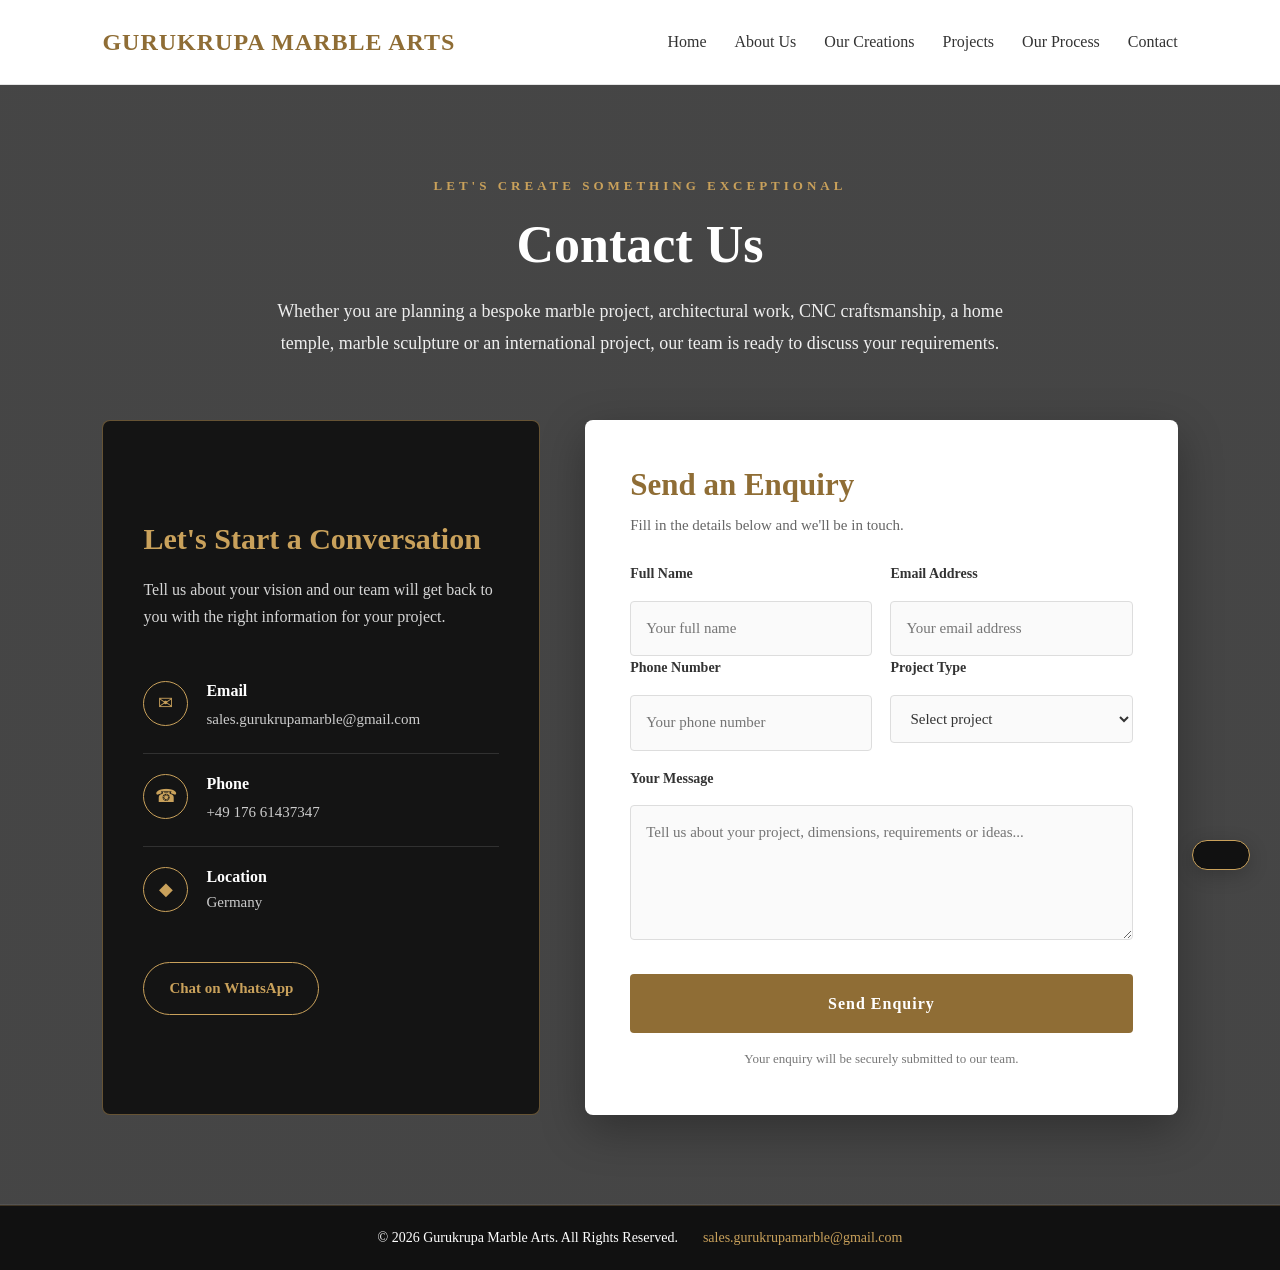
==== contact.html @ 05054f44 "Add files via upload" ====
<!DOCTYPE html> <html lang="en"> <head>
<meta charset="UTF-8">

<meta
    name="viewport"
    content="width=device-width, initial-scale=1.0"
>

<title>
    Contact Us | Gurukrupa Marble Arts
</title>

<meta
    name="description"
    content="Contact Gurukrupa Marble Arts for bespoke marble work, CNC craftsmanship, home temples, marble statues and international marble projects."
>

<meta
    name="keywords"
    content="contact Gurukrupa Marble Arts, marble work, marble temple, marble statues, CNC marble work, custom marble projects"
>

<meta
    name="author"
    content="Gurukrupa Marble Arts"
>

<!-- Open Graph -->
<meta
    property="og:title"
    content="Contact Us | Gurukrupa Marble Arts"
>

<meta
    property="og:description"
    content="Discuss your custom marble, temple, statue, CNC or international marble project with Gurukrupa Marble Arts."
>

<meta
    property="og:type"
    content="website"
>

<meta
    property="og:image"
    content="images/hero1.jpg"
>

<link
    rel="stylesheet"
    href="style.css"
>

<style>

    /* =====================================================
       CONTACT PAGE
    ===================================================== */

    .contact-page {

        background:
            linear-gradient(
                rgba(17, 17, 17, 0.78),
                rgba(17, 17, 17, 0.78)
            ),
            url("images/hero1.jpg");

        background-size: cover;
        background-position: center;
        background-repeat: no-repeat;

        min-height: calc(100vh - 85px);

        padding: 90px 8%;

        color: white;

    }

    /* =====================================================
       CONTACT INTRO
    ===================================================== */

    .contact-intro {

        text-align: center;

        max-width: 900px;

        margin: 0 auto 60px;

    }

    .contact-intro .small-title {

        color: #c9a15b;

        font-size: 13px;

        letter-spacing: 4px;

        text-transform: uppercase;

        margin-bottom: 18px;

        font-weight: bold;

    }

    .contact-intro h1 {

        color: white;

        font-size: 52px;

        line-height: 1.15;

        margin-bottom: 20px;

    }

    .contact-intro p {

        color: #eeeeee;

        font-size: 18px;

        line-height: 1.8;

        max-width: 760px;

        margin: auto;

    }

    /* =====================================================
       CONTACT WRAPPER
    ===================================================== */

    .contact-wrapper {

        width: 100%;

        max-width: 1250px;

        margin: auto;

        display: grid;

        grid-template-columns: 0.85fr 1.15fr;

        gap: 45px;

        align-items: stretch;

    }

    /* =====================================================
       CONTACT INFORMATION
    ===================================================== */

    .contact-info {

        background: rgba(17, 17, 17, 0.92);

        border: 1px solid rgba(201, 161, 91, 0.45);

        padding: 45px 40px;

        border-radius: 8px;

        display: flex;

        flex-direction: column;

        justify-content: center;

    }

    .contact-info h2 {

        color: #c9a15b;

        font-size: 30px;

        line-height: 1.3;

        margin-bottom: 18px;

    }

    .contact-info > p {

        color: #d5d5d5;

        font-size: 16px;

        line-height: 1.7;

        margin-bottom: 30px;

    }

    /* =====================================================
       CONTACT ITEMS
    ===================================================== */

    .contact-item {

        display: flex;

        align-items: flex-start;

        gap: 18px;

        padding: 20px 0;

        border-bottom: 1px solid rgba(255,255,255,0.12);

    }

    .contact-item:last-of-type {

        border-bottom: none;

    }

    .contact-icon {

        width: 45px;

        height: 45px;

        min-width: 45px;

        border: 1px solid #c9a15b;

        color: #c9a15b;

        display: flex;

        align-items: center;

        justify-content: center;

        border-radius: 50%;

        font-size: 18px;

    }

    .contact-item h3 {

        color: white;

        font-size: 16px;

        margin-bottom: 4px;

    }

    .contact-item p,

    .contact-item a {

        color: #cccccc;

        font-size: 15px;

        line-height: 1.5;

        text-decoration: none;

    }

    .contact-item a {

        transition: color 0.3s ease;

    }

    .contact-item a:hover {

        color: #c9a15b;

    }

    /* =====================================================
       WHATSAPP CONTACT BUTTON
    ===================================================== */

    .contact-whatsapp {

        display: inline-flex;

        align-items: center;

        justify-content: center;

        width: fit-content;

        margin-top: 28px;

        padding: 13px 25px;

        border: 1px solid #c9a15b;

        border-radius: 30px;

        color: #c9a15b;

        text-decoration: none;

        font-size: 15px;

        font-weight: bold;

        transition:
            background 0.3s ease,
            color 0.3s ease,
            transform 0.3s ease;

    }

    .contact-whatsapp:hover {

        background: #8f6d35;

        color: white;

        transform: translateY(-2px);

    }

    /* =====================================================
       FORM BOX
    ===================================================== */

    .contact-form-box {

        background: #ffffff;

        padding: 45px;

        border-radius: 8px;

        box-shadow:
            0 15px 45px rgba(0,0,0,0.30);

    }

    .contact-form-box h2 {

        color: #8f6d35;

        font-size: 31px;

        line-height: 1.3;

        margin-bottom: 8px;

    }

    .contact-form-box .form-subtitle {

        color: #666;

        font-size: 15px;

        line-height: 1.6;

        margin-bottom: 25px;

    }

    /* =====================================================
       FORM
    ===================================================== */

    .professional-form {

        margin: 0;

        padding: 0;

        background: transparent;

        box-shadow: none;

        max-width: none;

    }

    .form-row {

        display: grid;

        grid-template-columns: 1fr 1fr;

        gap: 18px;

    }

    .professional-form label {

        display: block;

        margin-top: 16px;

        margin-bottom: 7px;

        color: #333;

        font-size: 14px;

        font-weight: bold;

    }

    .professional-form input,

    .professional-form select,

    .professional-form textarea {

        width: 100%;

        padding: 14px 15px;

        border: 1px solid #dddddd;

        border-radius: 4px;

        background: #fafafa;

        color: #333;

        font-family: Georgia, serif;

        font-size: 15px;

        transition:
            border-color 0.3s ease,
            background 0.3s ease,
            box-shadow 0.3s ease;

    }

    .professional-form input:focus,

    .professional-form select:focus,

    .professional-form textarea:focus {

        outline: none;

        border-color: #8f6d35;

        background: white;

        box-shadow:
            0 0 0 3px rgba(143,109,53,0.10);

    }

    .professional-form textarea {

        height: 135px;

        resize: vertical;

        min-height: 110px;

    }

    /* =====================================================
       SUBMIT BUTTON
    ===================================================== */

    .professional-form button {

        width: 100%;

        margin: 25px 0 0;

        padding: 16px;

        background: #8f6d35;

        color: white;

        border: none;

        border-radius: 4px;

        font-family: Georgia, serif;

        font-size: 16px;

        font-weight: bold;

        letter-spacing: 1px;

        cursor: pointer;

        transition:
            background 0.3s ease,
            transform 0.3s ease;

    }

    .professional-form button:hover {

        background: #5e431f;

        transform: translateY(-2px);

    }

    .professional-form button:focus {

        outline: 2px solid #c9a15b;

        outline-offset: 3px;

    }

    /* =====================================================
       FORM STATUS
    ===================================================== */

    .form-note {

        margin-top: 15px;

        text-align: center;

        color: #777;

        font-size: 13px;

    }

    /* =====================================================
       CONTACT FOOTER
    ===================================================== */

    .contact-footer {

        background: #111;

        color: white;

        padding: 20px 8%;

    }

    .contact-footer-inner {

        max-width: 1250px;

        margin: auto;

        display: flex;

        justify-content: space-between;

        align-items: center;

        gap: 25px;

    }

    .contact-footer p {

        margin: 0;

        font-size: 14px;

        color: #cccccc;

    }

    .contact-footer a {

        color: #c9a15b;

        text-decoration: none;

        font-size: 14px;

        transition: color 0.3s ease;

    }

    .contact-footer a:hover {

        color: white;

    }

    /* =====================================================
       TABLET
    ===================================================== */

    @media (max-width: 950px) {

        .contact-page {

            padding: 70px 6%;

        }

        .contact-wrapper {

            grid-template-columns: 1fr;

            max-width: 750px;

        }

        .contact-intro h1 {

            font-size: 44px;

        }

    }

    /* =====================================================
       MOBILE
    ===================================================== */

    @media (max-width: 600px) {

        .contact-page {

            padding: 55px 5%;

        }

        .contact-intro {

            margin-bottom: 35px;

        }

        .contact-intro .small-title {

            font-size: 11px;

            letter-spacing: 3px;

        }

        .contact-intro h1 {

            font-size: 34px;

        }

        .contact-intro p {

            font-size: 16px;

            line-height: 1.7;

        }

        .contact-wrapper {

            gap: 25px;

        }

        .contact-info {

            padding: 30px 25px;

        }

        .contact-info h2 {

            font-size: 27px;

        }

        .contact-form-box {

            padding: 28px 20px;

        }

        .contact-form-box h2 {

            font-size: 27px;

        }

        .form-row {

            grid-template-columns: 1fr;

            gap: 0;

        }

        .contact-footer {

            padding: 18px 20px;

        }

        .contact-footer-inner {

            flex-direction: column;

            text-align: center;

            gap: 8px;

        }

    }

</style>

</head> <body> <!-- ===================================================== NAVIGATION ===================================================== --> <nav>
<div class="logo">
    GURUKRUPA MARBLE ARTS
</div>

<div class="nav-links">

    <a href="index.html">
        Home
    </a>

    <a href="about.html">
        About Us
    </a>

    <a href="products.html">
        Our Creations
    </a>

    <a href="gallery.html">
        Projects
    </a>

    <a href="index.html#process">
        Our Process
    </a>

    <a href="contact.html" aria-current="page">
        Contact
    </a>

</div>

</nav> <!-- ===================================================== CONTACT PAGE ===================================================== --> <main class="contact-page">
<!-- =================================================
     INTRO
================================================= -->

<div class="contact-intro">

    <div class="small-title">
        Let's Create Something Exceptional
    </div>

    <h1>
        Contact Us
    </h1>

    <p>
        Whether you are planning a bespoke marble project,
        architectural work, CNC craftsmanship, a home temple,
        marble sculpture or an international project, our
        team is ready to discuss your requirements.
    </p>

</div>

<!-- =================================================
     CONTACT CONTENT
================================================= -->

<div class="contact-wrapper">

    <!-- =============================================
         INFORMATION
    ============================================== -->

    <div class="contact-info">

        <h2>
            Let's Start a Conversation
        </h2>

        <p>
            Tell us about your vision and our team will
            get back to you with the right information
            for your project.
        </p>

        <!-- EMAIL -->

        <div class="contact-item">

            <div
                class="contact-icon"
                aria-hidden="true"
            >
                ✉
            </div>

            <div>

                <h3>
                    Email
                </h3>

                <a
                    href="mailto:sales.gurukrupamarble@gmail.com"
                >
                    sales.gurukrupamarble@gmail.com
                </a>

            </div>

        </div>

        <!-- PHONE -->

        <div class="contact-item">

            <div
                class="contact-icon"
                aria-hidden="true"
            >
                ☎
            </div>

            <div>

                <h3>
                    Phone
                </h3>

                <a
                    href="tel:+4917661437347"
                >
                    +49 176 61437347
                </a>

            </div>

        </div>

        <!-- LOCATION -->

        <div class="contact-item">

            <div
                class="contact-icon"
                aria-hidden="true"
            >
                ◆
            </div>

            <div>

                <h3>
                    Location
                </h3>

                <p>
                    Germany
                </p>

            </div>

        </div>

        <!-- WHATSAPP -->

        <a
            href="https://wa.me/4917661437347"
            class="contact-whatsapp"
            target="_blank"
            rel="noopener noreferrer"
            aria-label="Chat with Gurukrupa Marble Arts on WhatsApp"
        >
            Chat on WhatsApp
        </a>

    </div>

    <!-- =============================================
         FORM
    ============================================== -->

    <div class="contact-form-box">

        <h2>
            Send an Enquiry
        </h2>

        <p class="form-subtitle">
            Fill in the details below and we'll be in touch.
        </p>

        <form
            class="professional-form"
            action="https://formspree.io/f/myegvyzp"
            method="POST"
        >

            <!-- NAME + EMAIL -->

            <div class="form-row">

                <div>

                    <label for="name">
                        Full Name
                    </label>

                    <input
                        type="text"
                        id="name"
                        name="name"
                        placeholder="Your full name"
                        autocomplete="name"
                        required
                    >

                </div>

                <div>

                    <label for="email">
                        Email Address
                    </label>

                    <input
                        type="email"
                        id="email"
                        name="email"
                        placeholder="Your email address"
                        autocomplete="email"
                        required
                    >

                </div>

            </div>

            <!-- PHONE + PROJECT -->

            <div class="form-row">

                <div>

                    <label for="phone">
                        Phone Number
                    </label>

                    <input
                        type="tel"
                        id="phone"
                        name="phone"
                        placeholder="Your phone number"
                        autocomplete="tel"
                    >

                </div>

                <div>

                    <label for="project">
                        Project Type
                    </label>

                    <select
                        id="project"
                        name="project"
                        required
                    >

                        <option value="">
                            Select project
                        </option>

                        <option value="Marble Work">
                            Marble Work
                        </option>

                        <option value="CNC Work">
                            CNC Work
                        </option>

                        <option value="Home Temple">
                            Home Temple
                        </option>

                        <option value="Marble Statue or Murti">
                            Marble Statue / Murti
                        </option>

                        <option value="International Project">
                            International Project
                        </option>

                        <option value="Custom Marble Article">
                            Custom Marble Article
                        </option>

                        <option value="Other">
                            Other
                        </option>

                    </select>

                </div>

            </div>

            <!-- MESSAGE -->

            <label for="message">
                Your Message
            </label>

            <textarea
                id="message"
                name="message"
                placeholder="Tell us about your project, dimensions, requirements or ideas..."
                required
            ></textarea>

            <!-- SUBJECT -->

            <input
                type="hidden"
                name="_subject"
                value="New Enquiry | Gurukrupa Marble Arts"
            >

            <!-- SUBMIT -->

            <button type="submit">
                Send Enquiry
            </button>

            <p class="form-note">
                Your enquiry will be securely submitted to our team.
            </p>

        </form>

    </div>

</div>

</main> <!-- ===================================================== FOOTER ===================================================== --> <footer class="contact-footer">
<div class="contact-footer-inner">

    <p>
        © 2026 Gurukrupa Marble Arts.
        All Rights Reserved.
    </p>

    <a
        href="mailto:sales.gurukrupamarble@gmail.com"
    >
        sales.gurukrupamarble@gmail.com
    </a>

</div>

</footer> <!-- ===================================================== FLOATING WHATSAPP ===================================================== -->
<a
href="https://wa.me/4917661437347"
class="whatsapp"
target="_blank"
rel="noopener noreferrer"
aria-label="Chat with Gurukrupa Marble Arts on WhatsApp"
Discuss Your Project

</a> </body> </html>
---- style.css ----
/* =====================================================
   GLOBAL RESET
===================================================== */

* {
    margin: 0;
    padding: 0;
    box-sizing: border-box;
}

html {
    scroll-behavior: smooth;
}

body {
    font-family: Georgia, "Times New Roman", serif;
    color: #333;
    line-height: 1.7;
    background: #fff;
    overflow-x: hidden;
}

img {
    max-width: 100%;
    display: block;
}

a {
    color: inherit;
}

button,
input,
select,
textarea {
    font: inherit;
}


/* =====================================================
   NAVIGATION
===================================================== */

nav {
    background: #fff;
    min-height: 85px;

    display: flex;
    justify-content: space-between;
    align-items: center;

    padding: 18px 8%;

    border-bottom: 1px solid #e5e5e5;

    gap: 30px;

    position: relative;
    z-index: 100;
}

.logo {
    font-size: 24px;
    color: #8f6d35;
    font-weight: bold;
    letter-spacing: 1px;
    white-space: nowrap;
}

.nav-links {
    display: flex;
    gap: 28px;
    align-items: center;
    justify-content: flex-end;
    flex-wrap: wrap;
}

.nav-links a {
    text-decoration: none;
    color: #333;
    font-size: 16px;

    padding: 5px 0;

    transition:
        color 0.3s ease,
        border-color 0.3s ease;
}

.nav-links a:hover,
.nav-links a:focus {
    color: #8f6d35;
}

.nav-links a:focus-visible {
    outline: 2px solid #c9a15b;
    outline-offset: 4px;
}


/* =====================================================
   GENERAL SECTIONS
===================================================== */

section {
    padding: 80px 10%;
    text-align: center;
}

h1 {
    color: #8f6d35;

    font-size: 45px;
    line-height: 1.2;

    margin-bottom: 25px;
}

h2 {
    color: #8f6d35;

    font-size: 36px;
    line-height: 1.25;

    margin-bottom: 30px;
}

h3 {
    line-height: 1.3;
}

p {
    font-size: 18px;
}

section > p {
    max-width: 950px;

    margin-left: auto;
    margin-right: auto;
}


/* =====================================================
   HERO
===================================================== */

.hero {
    min-height: calc(100vh - 85px);

    display: flex;
    flex-direction: column;

    justify-content: center;
    align-items: center;

    text-align: center;

    background-image: url("images/hero1.jpg");
    background-size: cover;
    background-position: center;
    background-repeat: no-repeat;

    position: relative;

    color: #fff;

    padding: 80px 8%;
}

.hero::before {
    content: "";

    position: absolute;

    inset: 0;

    background:
        linear-gradient(
            rgba(0, 0, 0, 0.60),
            rgba(0, 0, 0, 0.60)
        );
}

.hero h1,
.hero p,
.hero a,
.hero div {
    position: relative;
    z-index: 1;
}

.hero h1 {
    color: #fff;

    font-size: 55px;

    max-width: 950px;

    margin-bottom: 20px;
}

.hero p {
    color: #fff;

    max-width: 800px;

    margin: 15px auto;

    font-size: 20px;
}


/* =====================================================
   BUTTONS
===================================================== */

button {
    background: #8f6d35;

    color: #fff;

    border: none;

    padding: 15px 35px;

    margin: 10px;

    cursor: pointer;

    font-size: 16px;

    border-radius: 3px;

    transition:
        background 0.3s ease,
        color 0.3s ease,
        transform 0.3s ease,
        box-shadow 0.3s ease;
}

button:hover {
    background: #5e431f;

    transform: translateY(-2px);

    box-shadow:
        0 7px 18px rgba(0, 0, 0, 0.18);
}

button:focus-visible {
    outline: 2px solid #c9a15b;
    outline-offset: 3px;
}


/* =====================================================
   GENERAL CARDS
===================================================== */

.cards {
    display: flex;

    justify-content: center;

    gap: 30px;

    flex-wrap: wrap;
}

.card {
    width: 300px;

    min-height: 250px;

    background: #fff;

    padding: 35px;

    border-radius: 8px;

    box-shadow:
        0 8px 25px rgba(0, 0, 0, 0.12);

    overflow: hidden;

    transition:
        transform 0.3s ease,
        box-shadow 0.3s ease;
}

.card:hover {
    transform: translateY(-4px);

    box-shadow:
        0 12px 30px rgba(0, 0, 0, 0.16);
}

.card h3 {
    color: #8f6d35;

    font-size: 24px;

    margin-bottom: 15px;
}

.card p {
    font-size: 17px;
}

.card img {
    width: 100%;

    height: 220px;

    object-fit: cover;

    border-radius: 8px;

    margin-bottom: 20px;
}


/* =====================================================
   PROCESS
===================================================== */

.process {
    background: #f5f1ea;
}


/* =====================================================
   FACTORY / TECHNOLOGY
===================================================== */

.factory {
    background: #faf8f3;
}

.factory .cards {
    display: grid;

    grid-template-columns: repeat(4, 1fr);

    gap: 35px;

    width: 100%;

    max-width: 1400px;

    margin: 70px auto 0;
}

.factory .card {
    width: 100%;

    min-height: 280px;

    margin: 0;

    padding: 35px 28px;

    border-top: 4px solid #8f6d35;
}


/* =====================================================
   ACHIEVEMENTS
===================================================== */

.achievements {
    background: #fff;
}

.achievements .cards {
    width: 100%;

    max-width: 1400px;

    margin: 50px auto 0;

    display: grid;

    grid-template-columns: repeat(4, 1fr);

    gap: 30px;
}

.achievements .card {
    width: 100%;

    min-height: 250px;

    display: flex;

    flex-direction: column;

    justify-content: center;

    align-items: center;

    padding: 35px 25px;

    border-top: 4px solid #c9a15b;

    background: #faf8f3;
}

.achievements .card h3 {
    font-size: 42px;

    line-height: 1.15;

    color: #8f6d35;

    margin-bottom: 15px;
}

.achievements .card p {
    font-size: 17px;

    line-height: 1.5;
}


/* =====================================================
   WHY SECTION
===================================================== */

.why {
    background: #111;

    color: #fff;
}

.why h2 {
    color: #c9a15b;
}

.why p {
    color: #ddd;
}


/* =====================================================
   PROJECTS INTRO
===================================================== */

.projects-intro {
    background: #faf8f3;

    padding-top: 90px;
    padding-bottom: 70px;
}

.projects-intro h1 {
    letter-spacing: 1px;
}

.projects-intro p {
    max-width: 850px;

    margin: 12px auto;

    color: #555;
}


/* =====================================================
   PROJECT CATEGORY GRID
===================================================== */

.project-categories {
    background: #fff;
}

.category-grid {
    width: 100%;

    max-width: 1400px;

    margin: 50px auto 0;

    display: grid;

    grid-template-columns: repeat(3, 1fr);

    gap: 30px;
}

.category-card {
    display: block;

    background: #fff;

    border-radius: 10px;

    overflow: hidden;

    text-decoration: none;

    color: #333;

    box-shadow:
        0 8px 25px rgba(0, 0, 0, 0.12);

    transition:
        transform 0.35s ease,
        box-shadow 0.35s ease;
}

.category-card:hover {
    transform: translateY(-7px);

    box-shadow:
        0 16px 35px rgba(0, 0, 0, 0.18);
}

.category-card:focus-visible {
    outline: 2px solid #8f6d35;
    outline-offset: 4px;
}

.category-card img {
    width: 100%;

    height: 260px;

    object-fit: cover;

    transition: transform 0.5s ease;
}

.category-card:hover img {
    transform: scale(1.04);
}

.category-content {
    padding: 28px;
}

.category-content h3 {
    color: #8f6d35;

    font-size: 23px;

    margin-bottom: 12px;
}

.category-content p {
    font-size: 16px;

    line-height: 1.6;

    color: #555;

    margin-bottom: 18px;
}

.category-content span {
    color: #8f6d35;

    font-size: 14px;

    font-weight: bold;

    letter-spacing: 1px;
}


/* =====================================================
   INTERNATIONAL INTRO
===================================================== */

.international-intro {
    background: #faf8f3;
}

.international-intro > p {
    max-width: 950px;

    margin-left: auto;
    margin-right: auto;
}


/* =====================================================
   GALLERY
===================================================== */

.gallery {
    width: 100%;

    max-width: 1400px;

    margin: 50px auto 0;

    display: grid;

    grid-template-columns: repeat(2, minmax(0, 1fr));

    gap: 35px;
}

.gallery-card {
    background: #fff;

    border-radius: 10px;

    overflow: hidden;

    box-shadow:
        0 8px 25px rgba(0, 0, 0, 0.12);

    transition:
        transform 0.35s ease,
        box-shadow 0.35s ease;
}

.gallery-card:hover {
    transform: translateY(-6px);

    box-shadow:
        0 15px 35px rgba(0, 0, 0, 0.18);
}

.gallery-card img {
    width: 100%;

    height: 350px;

    object-fit: cover;

    cursor: pointer;

    transition:
        transform 0.4s ease,
        filter 0.3s ease;
}

.gallery-card img:hover {
    transform: scale(1.03);

    filter: brightness(0.95);
}

.gallery-card > div {
    padding: 25px;

    text-align: left;
}

.gallery-card h3 {
    color: #8f6d35;

    font-size: 24px;

    margin-bottom: 12px;
}

.gallery-card p {
    font-size: 16px;

    line-height: 1.6;

    color: #555;
}


/* =====================================================
   GALLERY FILTERS
===================================================== */

.gallery-filters {
    display: flex;

    justify-content: center;

    align-items: center;

    gap: 15px;

    flex-wrap: wrap;

    margin-bottom: 40px;
}

.filter-btn {
    background: #fff;

    color: #8f6d35;

    border: 1px solid #8f6d35;

    padding: 12px 25px;

    margin: 0;

    cursor: pointer;

    font-size: 15px;

    font-weight: bold;

    letter-spacing: 1px;

    border-radius: 3px;

    transition:
        background 0.3s ease,
        color 0.3s ease;
}

.filter-btn:hover,
.filter-btn.active {
    background: #8f6d35;

    color: #fff;
}


/* =====================================================
   LIGHTBOX
===================================================== */

.lightbox {
    display: none;

    position: fixed;

    inset: 0;

    width: 100%;
    height: 100%;

    background: rgba(0, 0, 0, 0.94);

    justify-content: center;

    align-items: center;

    z-index: 2000;

    padding: 20px;

    cursor: pointer;
}

.lightbox img {
    max-width: 90%;

    max-height: 90%;

    width: auto;
    height: auto;

    border: 3px solid #c9a15b;

    border-radius: 8px;

    object-fit: contain;

    cursor: default;
}


/* =====================================================
   CONTACT
===================================================== */

.contact {
    background: #f5f1ea;

    min-height: 70vh;
}

.contact > p {
    max-width: 850px;

    margin-left: auto;
    margin-right: auto;
}

form {
    width: 100%;

    max-width: 650px;

    margin: 40px auto;

    background: #fff;

    padding: 40px;

    text-align: left;

    border-radius: 10px;

    box-shadow:
        0 8px 25px rgba(0, 0, 0, 0.15);
}

form label {
    display: block;

    margin-top: 15px;

    font-weight: bold;

    color: #333;
}

form label:first-child {
    margin-top: 0;
}

form input,
form textarea,
form select {
    width: 100%;

    padding: 14px;

    margin-top: 8px;

    border: 1px solid #ddd;

    border-radius: 3px;

    font-family: Georgia, serif;

    font-size: 16px;

    background: #fff;

    color: #333;
}

form input:focus,
form textarea:focus,
form select:focus {
    outline: none;

    border-color: #8f6d35;

    box-shadow:
        0 0 0 3px rgba(143, 109, 53, 0.12);
}

form textarea {
    height: 140px;

    resize: vertical;
}

form button {
    margin-top: 25px;
}


/* =====================================================
   CONTACT PAGE
===================================================== */

.contact-page {
    background:
        linear-gradient(
            rgba(17, 17, 17, 0.78),
            rgba(17, 17, 17, 0.78)
        ),
        url("images/hero1.jpg");

    background-size: cover;
    background-position: center;
    background-repeat: no-repeat;

    min-height: calc(100vh - 85px);

    padding: 90px 8%;

    color: #fff;
}

.contact-intro {
    text-align: center;

    max-width: 900px;

    margin: 0 auto 60px;
}

.contact-intro .small-title {
    color: #c9a15b;

    font-size: 13px;

    letter-spacing: 4px;

    text-transform: uppercase;

    margin-bottom: 18px;

    font-weight: bold;
}

.contact-intro h1 {
    color: #fff;

    font-size: 52px;

    line-height: 1.15;

    margin-bottom: 20px;
}

.contact-intro p {
    color: #eee;

    font-size: 18px;

    line-height: 1.8;

    max-width: 760px;

    margin: auto;
}

.contact-wrapper {
    width: 100%;

    max-width: 1250px;

    margin: auto;

    display: grid;

    grid-template-columns: 0.85fr 1.15fr;

    gap: 45px;

    align-items: stretch;
}

.contact-info {
    background: rgba(17, 17, 17, 0.92);

    border: 1px solid rgba(201, 161, 91, 0.45);

    padding: 45px 40px;

    border-radius: 8px;

    display: flex;

    flex-direction: column;

    justify-content: center;
}

.contact-info h2 {
    color: #c9a15b;

    font-size: 30px;

    line-height: 1.3;

    margin-bottom: 18px;
}

.contact-info > p {
    color: #d5d5d5;

    font-size: 16px;

    line-height: 1.7;

    margin-bottom: 30px;
}

.contact-item {
    display: flex;

    align-items: flex-start;

    gap: 18px;

    padding: 20px 0;

    border-bottom: 1px solid rgba(255,255,255,0.12);
}

.contact-item:last-of-type {
    border-bottom: none;
}

.contact-icon {
    width: 45px;

    height: 45px;

    min-width: 45px;

    border: 1px solid #c9a15b;

    color: #c9a15b;

    display: flex;

    align-items: center;

    justify-content: center;

    border-radius: 50%;

    font-size: 18px;
}

.contact-item h3 {
    color: #fff;

    font-size: 16px;

    margin-bottom: 4px;
}

.contact-item p,
.contact-item a {
    color: #ccc;

    font-size: 15px;

    line-height: 1.5;

    text-decoration: none;

    word-break: break-word;
}

.contact-item a:hover,
.contact-item a:focus {
    color: #c9a15b;
}

.contact-whatsapp {
    display: inline-flex;

    align-items: center;

    justify-content: center;

    width: fit-content;

    margin-top: 28px;

    padding: 13px 25px;

    border: 1px solid #c9a15b;

    border-radius: 30px;

    color: #c9a15b;

    text-decoration: none;

    font-size: 15px;

    font-weight: bold;

    transition:
        background 0.3s ease,
        color 0.3s ease,
        transform 0.3s ease;
}

.contact-whatsapp:hover {
    background: #8f6d35;

    color: #fff;

    transform: translateY(-2px);
}

.contact-form-box {
    background: #fff;

    padding: 45px;

    border-radius: 8px;

    box-shadow:
        0 15px 45px rgba(0,0,0,0.30);
}

.contact-form-box h2 {
    color: #8f6d35;

    font-size: 31px;

    line-height: 1.3;

    margin-bottom: 8px;
}

.contact-form-box .form-subtitle {
    color: #666;

    font-size: 15px;

    line-height: 1.6;

    margin-bottom: 25px;
}

.professional-form {
    margin: 0;

    padding: 0;

    background: transparent;

    box-shadow: none;

    max-width: none;
}

.form-row {
    display: grid;

    grid-template-columns: 1fr 1fr;

    gap: 18px;
}

.professional-form label {
    display: block;

    margin-top: 16px;

    margin-bottom: 7px;

    color: #333;

    font-size: 14px;

    font-weight: bold;
}

.professional-form input,
.professional-form select,
.professional-form textarea {
    width: 100%;

    padding: 14px 15px;

    border: 1px solid #ddd;

    border-radius: 4px;

    background: #fafafa;

    color: #333;

    font-family: Georgia, serif;

    font-size: 15px;

    transition:
        border-color 0.3s ease,
        background 0.3s ease,
        box-shadow 0.3s ease;
}

.professional-form input:focus,
.professional-form select:focus,
.professional-form textarea:focus {
    outline: none;

    border-color: #8f6d35;

    background: #fff;

    box-shadow:
        0 0 0 3px rgba(143,109,53,0.10);
}

.professional-form textarea {
    height: 135px;

    resize: vertical;

    min-height: 110px;
}

.professional-form button {
    width: 100%;

    margin: 25px 0 0;

    padding: 16px;

    background: #8f6d35;

    color: #fff;

    border: none;

    border-radius: 4px;

    font-family: Georgia, serif;

    font-size: 16px;

    font-weight: bold;

    letter-spacing: 1px;

    cursor: pointer;
}

.professional-form button:hover {
    background: #5e431f;
}

.form-note {
    margin-top: 15px;

    text-align: center;

    color: #777;

    font-size: 13px;
}


/* =====================================================
   CTA
===================================================== */

.cta {
    background: #f5f1ea;
}

.cta p {
    max-width: 800px;

    margin: 0 auto 20px;
}


/* =====================================================
   FOOTER
===================================================== */

footer {
    background: #111;

    color: #fff;

    padding: 22px 8%;

    display: flex;

    justify-content: space-between;

    align-items: center;

    gap: 30px;

    border-top: 1px solid rgba(201, 161, 91, 0.25);
}

footer p {
    margin: 0;

    font-size: 14px;

    line-height: 1.5;

    color: #bdbdbd;
}

footer p:first-child {
    color: #fff;

    font-weight: 500;
}

footer a {
    color: #c9a15b;

    text-decoration: none;

    transition: color 0.3s ease;
}

footer a:hover,
footer a:focus {
    color: #fff;
}


/* =====================================================
   CONTACT FOOTER
===================================================== */

.contact-footer {
    background: #111;

    color: #fff;

    padding: 20px 8%;
}

.contact-footer-inner {
    max-width: 1250px;

    margin: auto;

    display: flex;

    justify-content: space-between;

    align-items: center;

    gap: 25px;
}

.contact-footer p {
    margin: 0;

    font-size: 14px;

    color: #ccc;
}

.contact-footer a {
    color: #c9a15b;

    text-decoration: none;

    font-size: 14px;
}

.contact-footer a:hover,
.contact-footer a:focus {
    color: #fff;
}


/* =====================================================
   WHATSAPP
===================================================== */

.whatsapp {
    position: fixed;

    right: 30px;

    bottom: 30px;

    background: #111;

    color: #c9a15b;

    padding: 14px 28px;

    border: 1px solid #c9a15b;

    border-radius: 40px;

    text-decoration: none;

    font-weight: bold;

    z-index: 1000;

    transition:
        background 0.3s ease,
        color 0.3s ease,
        transform 0.3s ease;

    box-shadow:
        0 5px 20px rgba(0, 0, 0, 0.2);
}

.whatsapp:hover,
.whatsapp:focus {
    background: #8f6d35;

    color: #fff;

    transform: translateY(-2px);
}

.whatsapp:focus-visible {
    outline: 2px solid #fff;

    outline-offset: 3px;
}


/* =====================================================
   TABLET
===================================================== */

@media (max-width: 1100px) {

    nav {
        padding: 20px 5%;
    }

    .nav-links {
        gap: 18px;
    }

    .nav-links a {
        font-size: 15px;
    }

    .hero h1 {
        font-size: 46px;
    }

    .factory .cards {
        grid-template-columns: repeat(2, 1fr);

        gap: 30px;

        margin-top: 60px;
    }

    .achievements .cards {
        grid-template-columns: repeat(2, 1fr);

        gap: 30px;
    }

    .category-grid {
        grid-template-columns: repeat(2, 1fr);

        gap: 25px;
    }

    .gallery {
        grid-template-columns: repeat(2, 1fr);

        gap: 30px;
    }

    .contact-wrapper {
        grid-template-columns: 1fr;

        max-width: 850px;
    }

    section {
        padding: 70px 7%;
    }
}


/* =====================================================
   MOBILE
===================================================== */

@media (max-width: 768px) {

    nav {
        flex-direction: column;

        min-height: auto;

        padding: 22px 20px;

        gap: 18px;

        text-align: center;
    }

    .logo {
        font-size: 21px;

        white-space: normal;
    }

    .nav-links {
        width: 100%;

        display: grid;

        grid-template-columns: repeat(2, 1fr);

        gap: 10px;

        justify-content: center;
    }

    .nav-links a {
        font-size: 15px;

        padding: 8px 4px;

        border-bottom: 1px solid #eee;
    }


    /* HERO */

    .hero {
        min-height: 80vh;

        padding: 60px 20px;
    }

    .hero h1 {
        font-size: 34px;

        line-height: 1.25;
    }

    .hero p {
        font-size: 17px;

        margin: 10px auto;

        max-width: 100%;
    }

    .hero button {
        padding: 13px 22px;

        font-size: 14px;
    }


    /* SECTIONS */

    section {
        padding: 50px 6%;
    }

    h1 {
        font-size: 34px;
    }

    h2 {
        font-size: 30px;
    }

    p {
        font-size: 17px;
    }


    /* CARDS */

    .cards {
        flex-direction: column;

        align-items: center;

        gap: 25px;
    }

    .card {
        width: 100%;

        max-width: 500px;

        min-height: auto;

        padding: 28px;
    }


    /* FACTORY */

    .factory .cards {
        grid-template-columns: 1fr;

        gap: 25px;

        margin-top: 50px;
    }

    .factory .card {
        width: 100%;

        min-height: auto;

        margin: 0;
    }


    /* CATEGORY GRID */

    .category-grid {
        grid-template-columns: 1fr;

        gap: 25px;

        margin-top: 35px;
    }

    .category-card {
        width: 100%;
    }

    .category-card img {
        height: 240px;
    }


    /* GALLERY */

    .gallery {
        grid-template-columns: 1fr;

        gap: 25px;

        margin-top: 35px;
    }

    .gallery-card {
        width: 100%;

        max-width: 600px;

        margin: 0 auto;
    }

    .gallery-card img {
        height: 300px;
    }


    /* ACHIEVEMENTS */

    .achievements .cards {
        grid-template-columns: 1fr;

        gap: 25px;

        margin-top: 40px;
    }

    .achievements .card {
        width: 100%;

        max-width: 500px;

        min-height: 220px;

        margin: 0 auto;
    }

    .achievements .card h3 {
        font-size: 38px;
    }


    /* CONTACT PAGE */

    .contact-page {
        padding: 60px 6%;
    }

    .contact-intro {
        margin-bottom: 40px;
    }

    .contact-intro h1 {
        font-size: 40px;
    }

    .contact-intro p {
        font-size: 17px;
    }

    .contact-wrapper {
        gap: 25px;
    }

    .contact-info {
        padding: 32px 25px;
    }

    .contact-form-box {
        padding: 30px 22px;
    }

    .form-row {
        grid-template-columns: 1fr;

        gap: 0;
    }


    /* LIGHTBOX */

    .lightbox {
        padding: 15px;
    }

    .lightbox img {
        max-width: 95%;

        max-height: 85%;
    }


    /* CONTACT */

    form {
        padding: 25px 20px;

        margin-top: 30px;
    }

    form input,
    form textarea,
    form select {
        font-size: 16px;
    }

    form button {
        width: 100%;

        margin-left: 0;

        margin-right: 0;
    }


    /* WHATSAPP */

    .whatsapp {
        right: 15px;

        bottom: 15px;

        padding: 12px 18px;

        font-size: 14px;
    }


    /* FOOTER */

    footer {
        padding: 20px;

        flex-direction: column;

        justify-content: center;

        text-align: center;

        gap: 6px;
    }

    footer p {
        font-size: 13px;
    }

    .contact-footer {
        padding: 18px 20px;
    }

    .contact-footer-inner {
        flex-direction: column;

        text-align: center;

        gap: 8px;
    }
}


/* =====================================================
   SMALL MOBILE
===================================================== */

@media (max-width: 480px) {

    .logo {
        font-size: 19px;
    }

    .nav-links {
        grid-template-columns: 1fr;
    }

    .nav-links a {
        padding: 7px;
    }


    /* HERO */

    .hero {
        min-height: 75vh;

        padding: 50px 15px;
    }

    .hero h1 {
        font-size: 29px;
    }

    .hero p {
        font-size: 16px;
    }

    .hero button {
        display: block;

        width: 100%;

        max-width: 280px;

        margin: 8px auto;
    }


    /* SECTIONS */

    section {
        padding: 45px 5%;
    }

    h1 {
        font-size: 30px;
    }

    h2 {
        font-size: 27px;
    }

    p {
        font-size: 16px;
    }


    /* CARDS */

    .card {
        padding: 24px 20px;
    }

    .card img {
        height: 200px;
    }


    /* CATEGORY */

    .category-card img {
        height: 210px;
    }

    .category-content {
        padding: 22px;
    }


    /* GALLERY */

    .gallery {
        gap: 20px;
    }

    .gallery-card img {
        height: 240px;
    }

    .gallery-card > div {
        padding: 20px;
    }

    .gallery-card h3 {
        font-size: 21px;
    }

    .gallery-card p {
        font-size: 15px;
    }


    /* ACHIEVEMENTS */

    .achievements .cards {
        gap: 20px;

        margin-top: 35px;
    }

    .achievements .card {
        min-height: 210px;
    }

    .achievements .card h3 {
        font-size: 34px;
    }


    /* FILTERS */

    .filter-btn {
        padding: 9px 14px;

        font-size: 12px;
    }


    /* CONTACT PAGE */

    .contact-page {
        padding: 50px 5%;
    }

    .contact-intro .small-title {
        font-size: 10px;

        letter-spacing: 2.5px;
    }

    .contact-intro h1 {
        font-size: 32px;
    }

    .contact-intro p {
        font-size: 16px;
    }

    .contact-info h2 {
        font-size: 26px;
    }

    .contact-form-box h2 {
        font-size: 26px;
    }

    .contact-form-box {
        padding: 25px 18px;
    }


    /* WHATSAPP */

    .whatsapp {
        right: 10px;

        bottom: 10px;

        padding: 11px 15px;

        font-size: 13px;
    }


    /* FOOTER */

    footer {
        padding: 18px 15px;

        gap: 5px;
    }

    footer p {
        font-size: 12px;
    }

    .contact-footer {
        padding: 18px 15px;
    }

    .contact-footer p,
    .contact-footer a {
        font-size: 12px;
    }
}


/* =====================================================
   ACCESSIBILITY / REDUCED MOTION
===================================================== */

@media (prefers-reduced-motion: reduce) {

    html {
        scroll-behavior: auto;
    }

    *,
    *::before,
    *::after {
        transition-duration: 0.01ms !important;
        animation-duration: 0.01ms !important;
        animation-iteration-count: 1 !important;
    }
}

/* ==========================================================================
   VIDEO CONTAINER STYLES
   ========================================================================== */
.video-container {
    max-width: 900px;
    margin: 30px auto;
    padding: 0 8%;
    text-align: center;
}

.video-container video {
    width: 100%;
    height: auto;
    border-radius: 6px;
    border: 1px solid #262626;
    background-color: #141414;
    box-shadow: 0 8px 20px rgba(0, 0, 0, 0.5);
}

.video-caption {
    color: #c9a15b;
    font-size: 14px;
    text-transform: uppercase;
    letter-spacing: 1px;
    margin-top: 10px;
}

/* ==========================================================================
   PORTRAIT VIDEO GRID STYLES
   ========================================================================== */
.portrait-video-section {
    padding: 40px 8%;
    max-width: 900px;
    margin: 0 auto;
}

.portrait-video-grid {
    display: grid;
    grid-template-columns: repeat(2, 1fr); /* 2 Columns side-by-side on desktop */
    gap: 30px;
    justify-content: center;
}

.portrait-video-card {
    text-align: center;
}

.portrait-video-card video {
    width: 100%;
    max-width: 340px; /* Prevents vertical video from becoming too huge */
    aspect-ratio: 9 / 16; /* Standard vertical portrait video ratio */
    object-fit: cover;
    border-radius: 6px;
    border: 1px solid #262626;
    background-color: #141414;
    box-shadow: 0 8px 20px rgba(0, 0, 0, 0.6);
    display: block;
    margin: 0 auto;
}

.portrait-video-card .video-caption {
    color: #c9a15b;
    font-size: 14px;
    text-transform: uppercase;
    letter-spacing: 1px;
    margin-top: 12px;
}

/* Responsive adjustment for Mobile Phones */
@media (max-width: 650px) {
    .portrait-video-grid {
        grid-template-columns: 1fr; /* Stack vertically on small screens */
        gap: 40px;
    }
    
    .portrait-video-card video {
        max-width: 280px; /* Compact fit on mobile screens */
    }
}
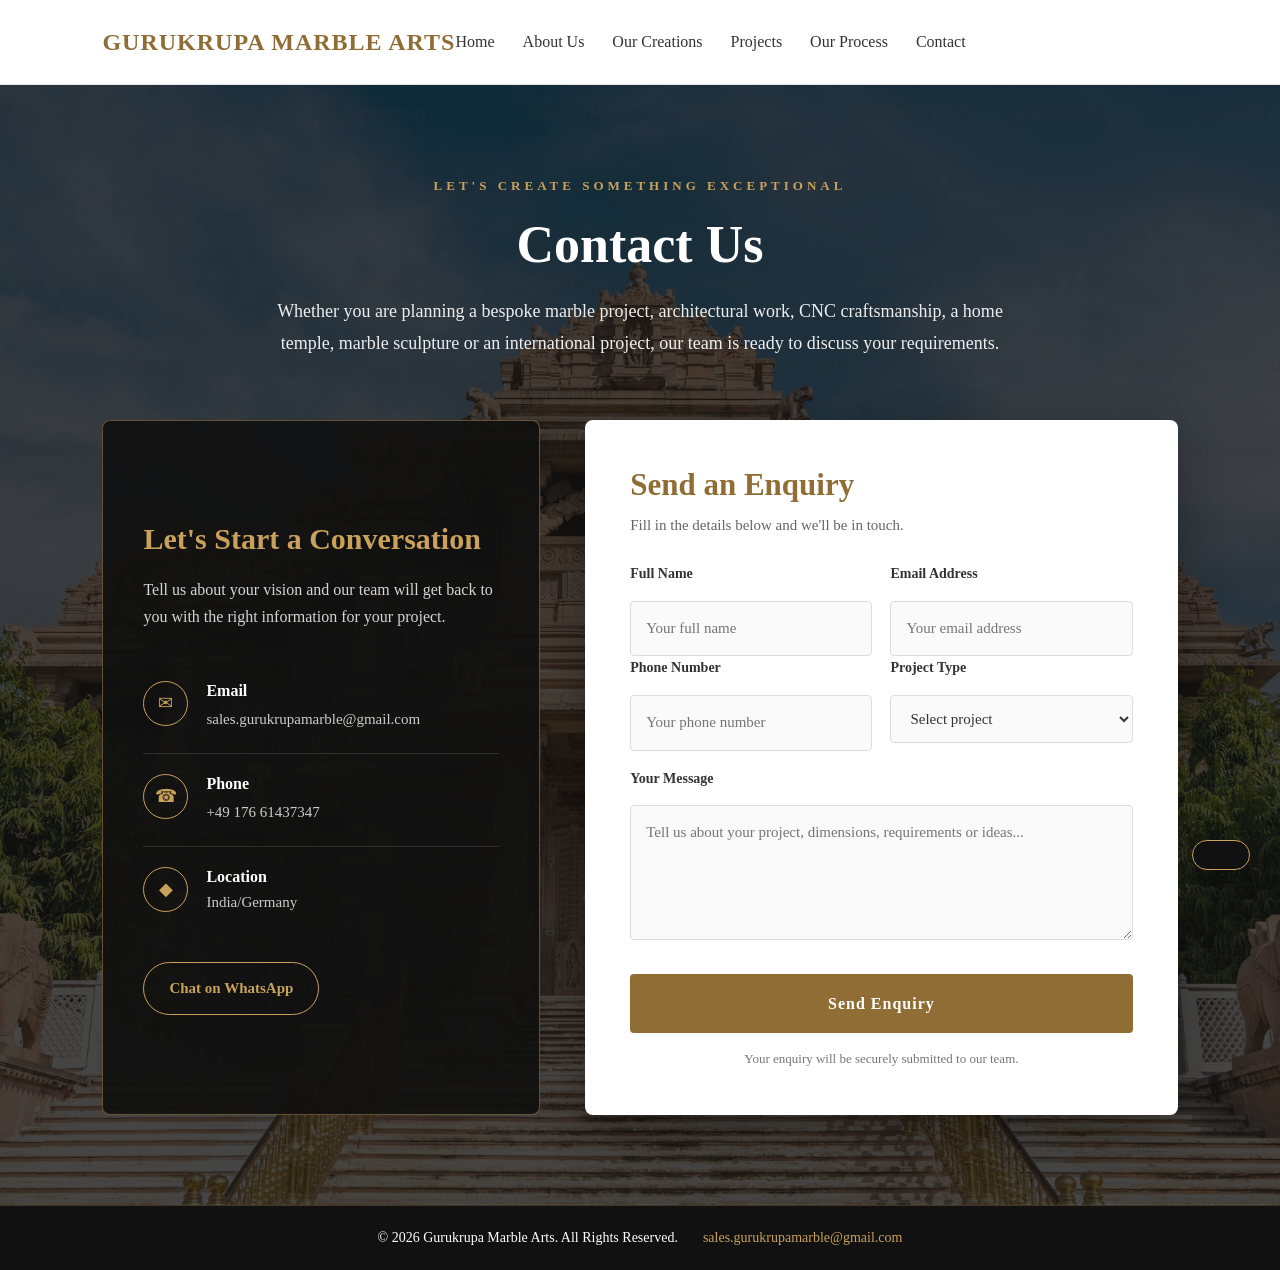
==== commit ac078ef8: "Update contact.html" ====
--- a/contact.html
+++ b/contact.html
@@ -877,7 +877,7 @@
                 </h3>
 
                 <p>
-                    Germany
+                    India/Germany
                 </p>
 
             </div>
@@ -1090,4 +1090,4 @@
 aria-label="Chat with Gurukrupa Marble Arts on WhatsApp"
 Discuss Your Project
 
-</a> </body> </html>+</a> </body> </html>
--- a/style.css
+++ b/style.css
@@ -37,26 +37,26 @@
 }
 
 
-/* =====================================================
+/* =========================================================
    NAVIGATION
-===================================================== */
+   ========================================================= */
 
 nav {
     background: #fff;
     min-height: 85px;
-
     display: flex;
-    justify-content: space-between;
     align-items: center;
-
     padding: 18px 8%;
-
     border-bottom: 1px solid #e5e5e5;
-
-    gap: 30px;
-
     position: relative;
     z-index: 100;
+}
+
+.nav-container {
+    width: 100%;
+    display: flex;
+    align-items: center;
+    justify-content: space-between;
 }
 
 .logo {
@@ -65,39 +65,109 @@
     font-weight: bold;
     letter-spacing: 1px;
     white-space: nowrap;
+    text-decoration: none;
+    line-height: 1.2;
+    margin: 0;
 }
 
 .nav-links {
     display: flex;
-    gap: 28px;
     align-items: center;
     justify-content: flex-end;
-    flex-wrap: wrap;
+    gap: 28px;
+    margin: 0;
+    padding: 0;
 }
 
 .nav-links a {
     text-decoration: none;
     color: #333;
     font-size: 16px;
-
     padding: 5px 0;
-
-    transition:
-        color 0.3s ease,
-        border-color 0.3s ease;
-}
-
-.nav-links a:hover,
-.nav-links a:focus {
-    color: #8f6d35;
-}
-
-.nav-links a:focus-visible {
-    outline: 2px solid #c9a15b;
-    outline-offset: 4px;
-}
-
-
+    margin: 0;
+    line-height: 1.2;
+}
+
+/* =========================================================
+   MOBILE NAVIGATION
+   ========================================================= */
+
+@media (max-width: 768px) {
+
+    nav {
+        min-height: auto;
+
+        padding: 22px 20px;
+    }
+
+    .nav-container {
+        width: 100%;
+
+        display: flex;
+
+        flex-direction: column;
+
+        align-items: center;
+
+        justify-content: center;
+
+        gap: 18px;
+    }
+
+    .logo {
+        font-size: 21px;
+
+        text-align: center;
+
+        white-space: normal;
+
+        align-items: center;
+    }
+
+    .logo span {
+        font-size: 12px;
+    }
+
+    .nav-links {
+        width: 100%;
+
+        display: grid;
+
+        grid-template-columns:
+            repeat(2, minmax(0, 1fr));
+
+        gap: 10px;
+
+        margin-left: 0;
+
+        flex-wrap: wrap;
+    }
+
+    .nav-links a {
+        text-align: center;
+
+        font-size: 15px;
+
+        padding: 8px 4px;
+
+        white-space: normal;
+
+        border-bottom: 1px solid #eee;
+    }
+}
+
+
+/* =========================================================
+   SMALL MOBILE
+   ========================================================= */
+
+@media (max-width: 480px) {
+
+    .nav-links {
+        grid-template-columns: 1fr;
+    }
+
+}
 /* =====================================================
    GENERAL SECTIONS
 ===================================================== */
@@ -1990,8 +2060,9 @@
 @media (prefers-reduced-motion: reduce) {
 
     html {
-        scroll-behavior: auto;
-    }
+    scroll-behavior: smooth;
+    scrollbar-gutter: stable;
+}
 
     *,
     *::before,
@@ -2080,4 +2151,4 @@
     .portrait-video-card video {
         max-width: 280px; /* Compact fit on mobile screens */
     }
-}+}
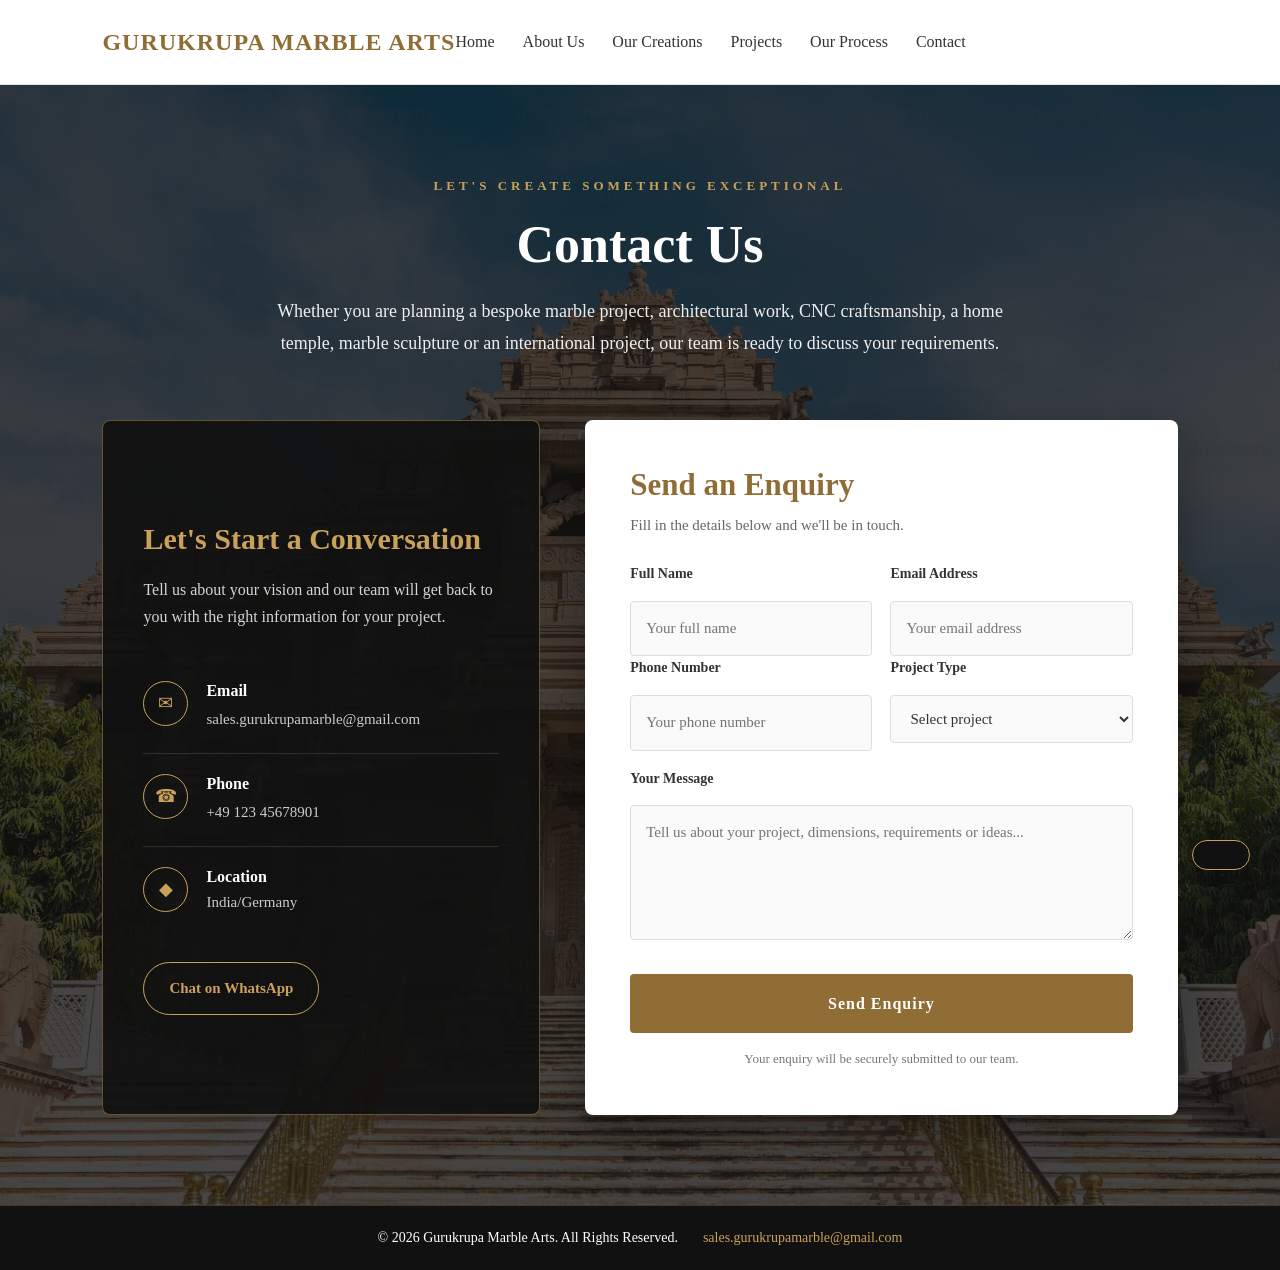
==== commit f42b780b: "Update contact phone number in contact.html" ====
--- a/contact.html
+++ b/contact.html
@@ -852,7 +852,7 @@
                 <a
                     href="tel:+4917661437347"
                 >
-                    +49 176 61437347
+                    +49 123 45678901
                 </a>
 
             </div>
